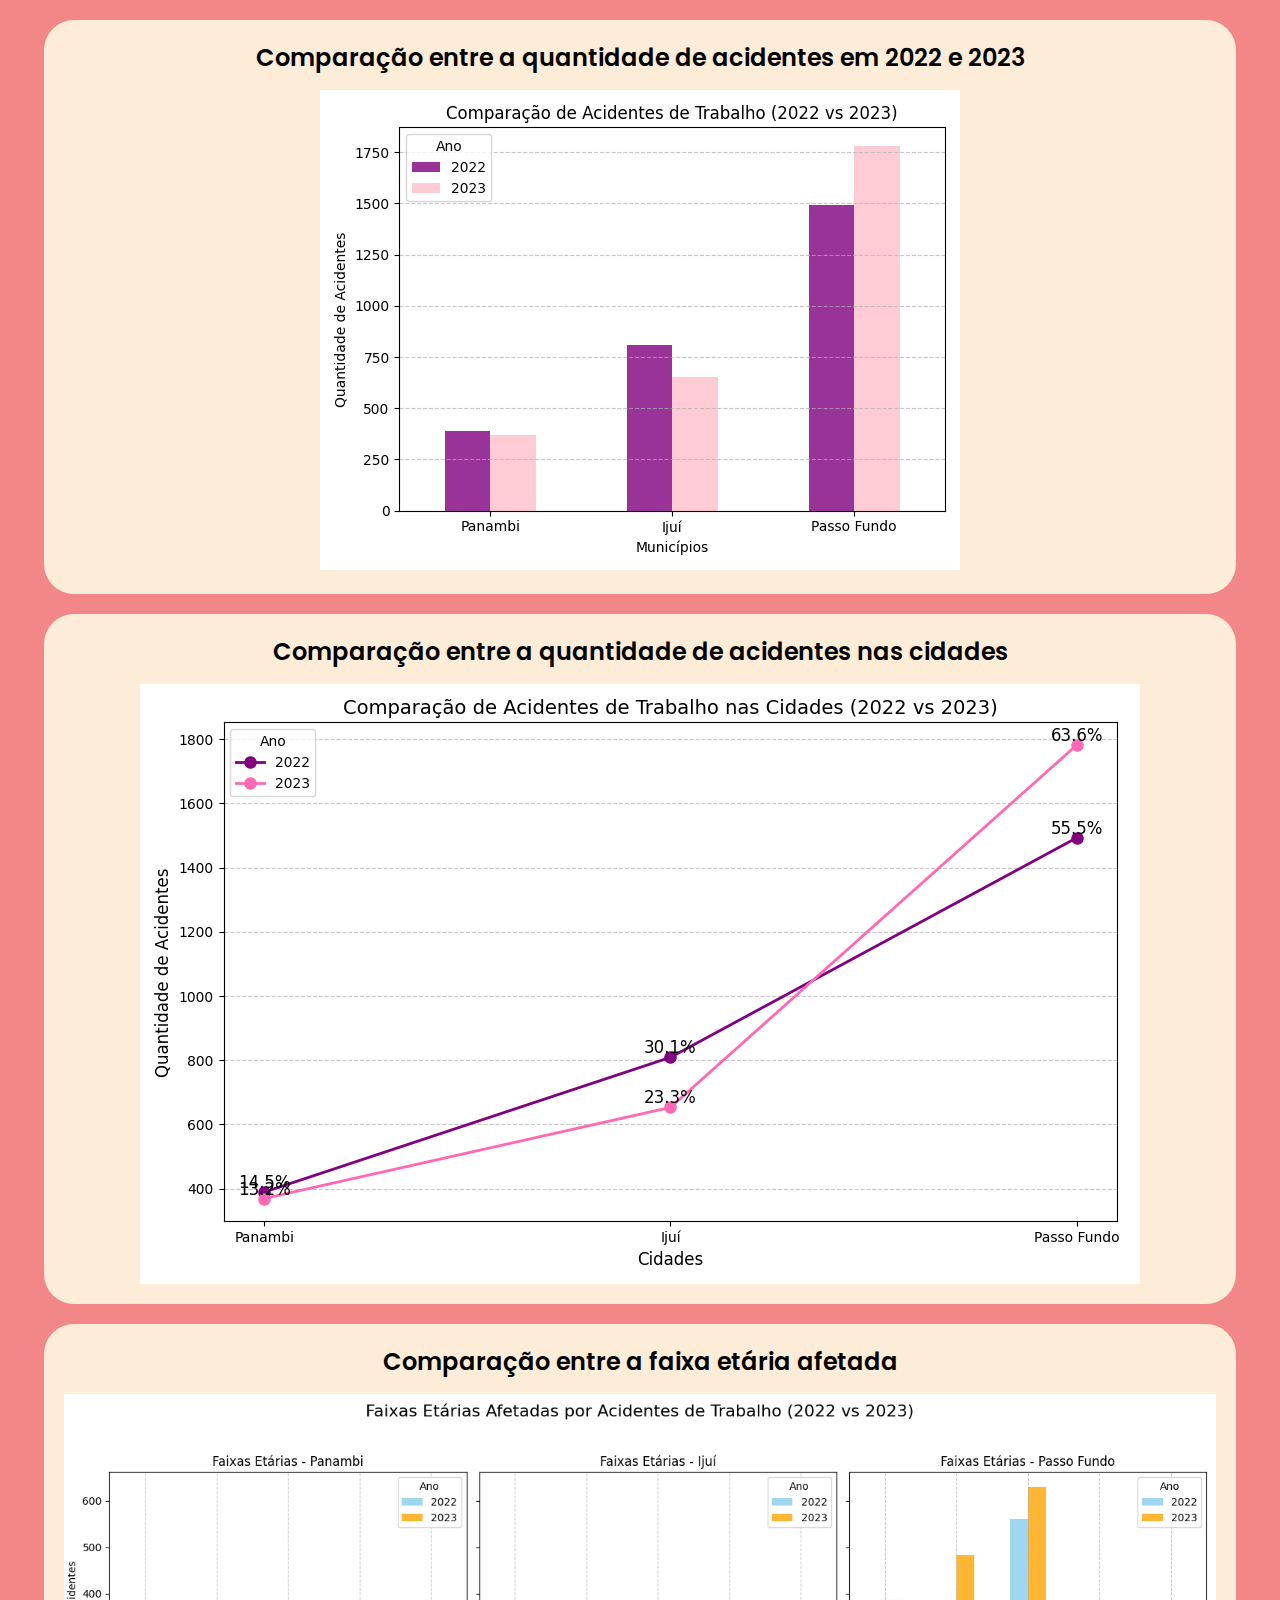
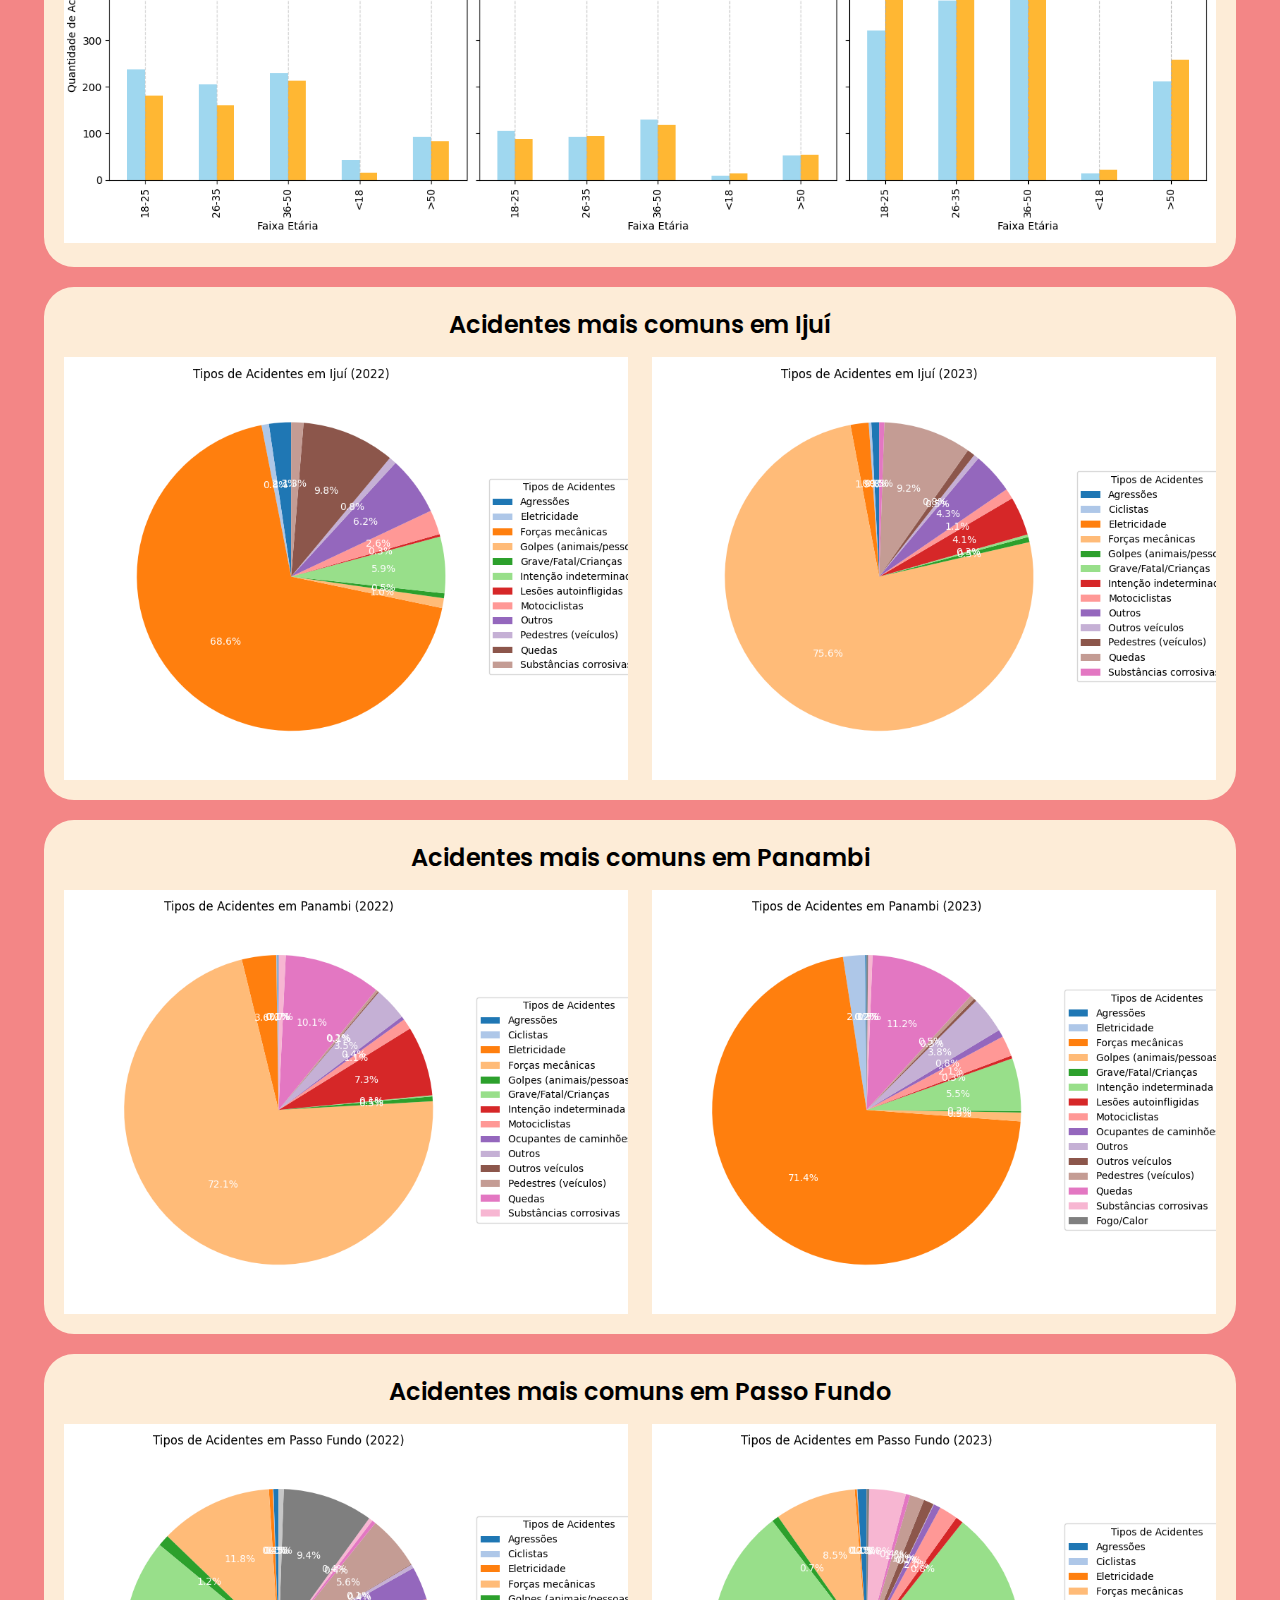
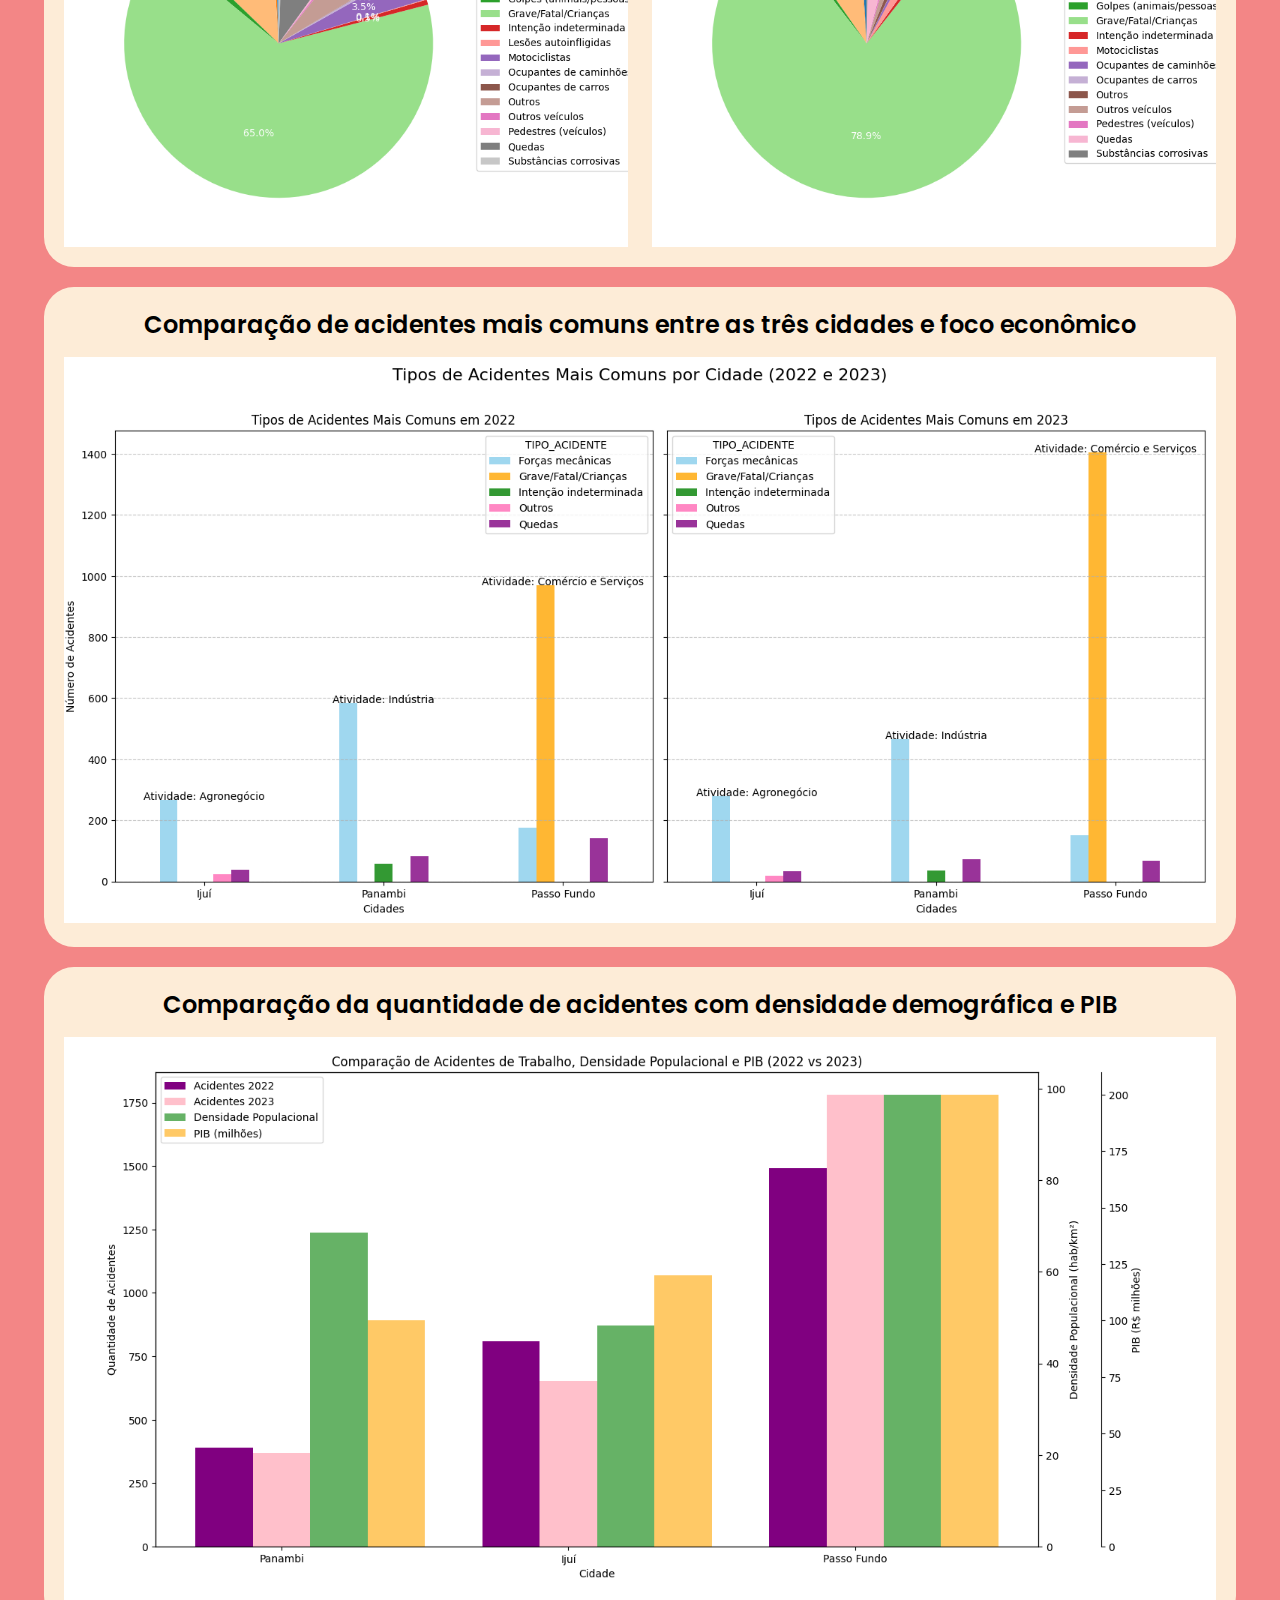
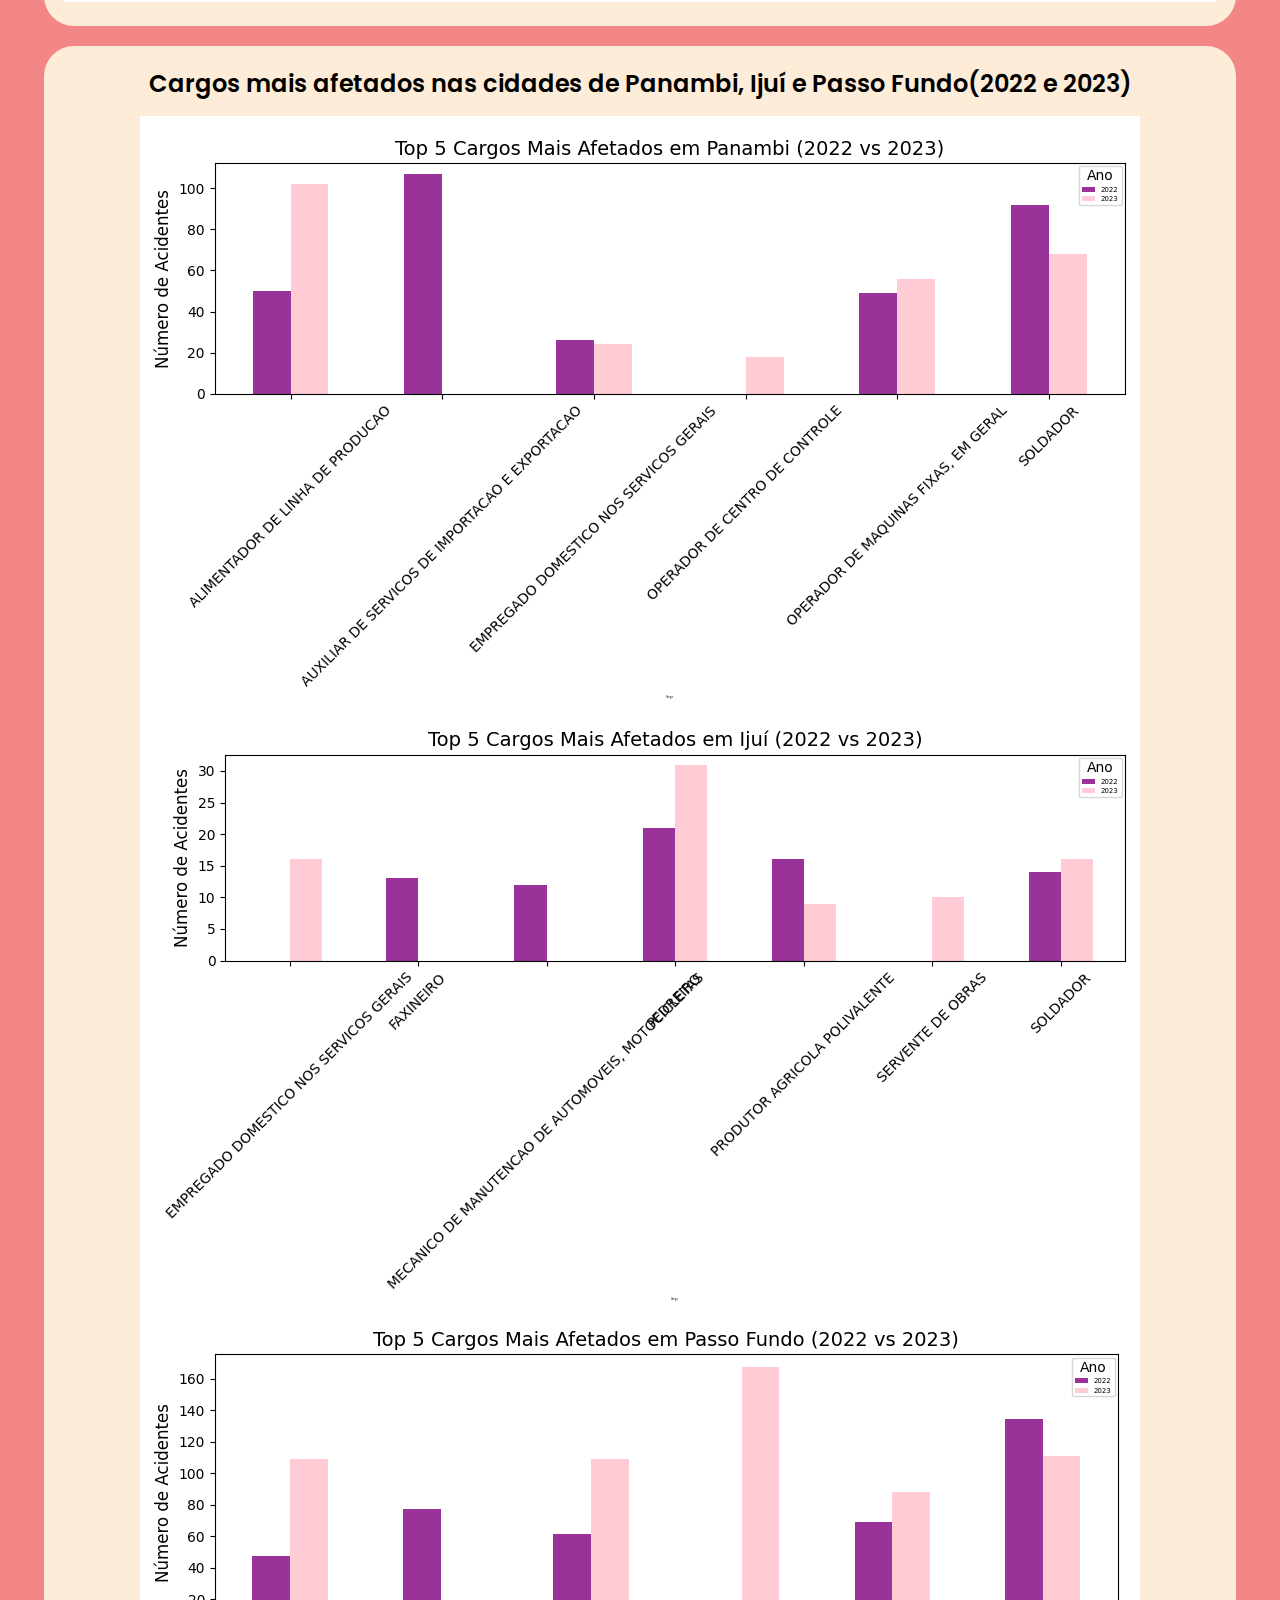
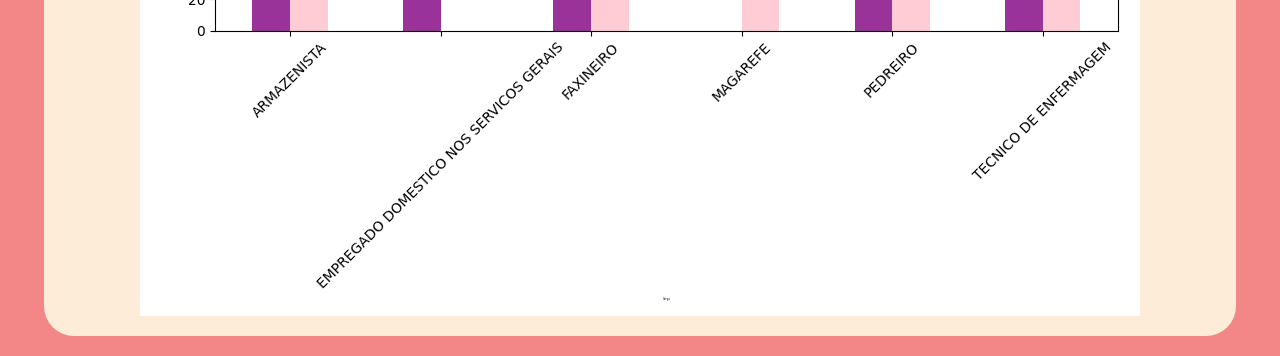
==== display/display/index.html @ 806b7db7 "atualizações" ====
<!DOCTYPE html>
<html lang="en">
<head>
    <meta charset="UTF-8">
    <meta name="viewport" content="width=device-width, initial-scale=1.0">
    <link rel="stylesheet" href="./styles.css">
    <link rel="preconnect" href="https://fonts.googleapis.com">
    <link rel="preconnect" href="https://fonts.gstatic.com" crossorigin>
    <link href="https://fonts.googleapis.com/css2?family=Poppins:ital,wght@0,100;0,200;0,300;0,400;0,500;0,600;0,700;0,800;0,900;1,100;1,200;1,300;1,400;1,500;1,600;1,700;1,800;1,900&display=swap" rel="stylesheet">
    <title>Análise DataSUS</title>
</head>
<body>
    <div class="content">
        <div class="container">
            <span>Comparação entre a quantidade de acidentes em 2022 e 2023</span>
            <div class="qtd_ac">
                <img src="./assets/qtd_ac.png"/>
            </div>
        </div>
        <div class="container">
            <span>Comparação entre a quantidade de acidentes nas cidades</span>
            <div class="qtd_ac_comp">
                <img src="./assets/comp_qtd_acid.png"/>
            </div>
        </div>
        <div class="container">
            <span>Comparação entre a faixa etária afetada</span>
            <div class="faixa_etaria">
                <img src="./assets/faixa_etaria.png"/>
            </div>
        </div>
        <div class="container">
            <span>Acidentes mais comuns em Ijuí</span>
            <div class="acid_comuns">
                <img src="./assets/graficos_acidentes_Ijuí_2022.png"/>
                <img src="./assets/graficos_acidentes_Ijuí_2023.png"/>
            </div>
        </div>
        <div class="container">
            <span>Acidentes mais comuns em Panambi</span>
            <div class="acid_comuns">
                <img src="./assets/graficos_acidentes_Panambi_2022.png"/>
                <img src="./assets/graficos_acidentes_Panambi_2023.png"/>
            </div>
        </div>
        <div class="container">
            <span>Acidentes mais comuns em Passo Fundo</span>
            <div class="acid_comuns">
                <img src="./assets/graficos_acidentes_Passo Fundo_2022.png"/>
                <img src="./assets/graficos_acidentes_Passo Fundo_2023.png"/>
            </div>
        </div>
        <div class="container">
            <span>Comparação de acidentes mais comuns entre as três cidades e foco econômico</span>
            <div class="tipos_acid">
                <img src="./assets/tipos_acid_comuns.png"/>
            </div>
        </div>
        <div class="container">
            <span>Comparação da quantidade de acidentes com densidade demográfica e PIB</span>
            <div class="faixa_etaria">
                <img src="./assets/comp_den_acid_pib.png"/>
            </div>
        </div>
        <div class="container">
            <span>Cargos mais afetados nas cidades de Panambi, Ijuí e Passo Fundo(2022 e 2023)</span>
            <div class="cargos_afetado">
                <img src="./assets/cargos_afetados_panambi.png"/>
                <img src="./assets/cargos_afetados_ijui.png"/>
                <img src="./assets/cargos_afetados_passofundo.png"/>
            </div>
        </div>
    </div>
</body>
</html>
---- display/display/styles.css ----
body {
    padding: 0;
    margin: 20px 0;
    display: flex;
    flex-direction: column;
    align-items: center;
    background-color: #f38686;
}

.content {
    display: flex;
    flex-direction: column;
    align-items: center;
    gap: 20px;
}

.container {
    display: flex;
    flex-direction: column;
    align-items: center;
    width: 90%;
    background-color: #fdecd7;
    border-radius: 30px;
    padding: 20px;
    gap: 15px;
}

.container span {
    color: #000;
    font-size: 24px;
    font-weight: 600;
    font-family: 'Poppins', sans-serif;
}

.comparar_qtd {
    display: flex;
    flex-direction: row;
    align-items: center;
    gap: 10px;
}

.qtd_ac img {
    width: 100%;
}

.qtd_ac_comp {
    display: flex;
    flex-direction: row;
    justify-content: space-around;
}

.qtd_ac_comp img {
    width: 100%;
}

.faixa_etaria img {
    width: 100%;
}

.acid_comuns {
    display: flex;
    flex-direction: row;
    align-items: center;
    justify-content: space-between;
}

.acid_comuns img {
    width: 49%;
}

.tipos_acid img {
    width: 100%;
}
.cargos_afetado{
    display: flex;
    flex-direction: column;
    align-items: center;
    justify-content: space-between;
}
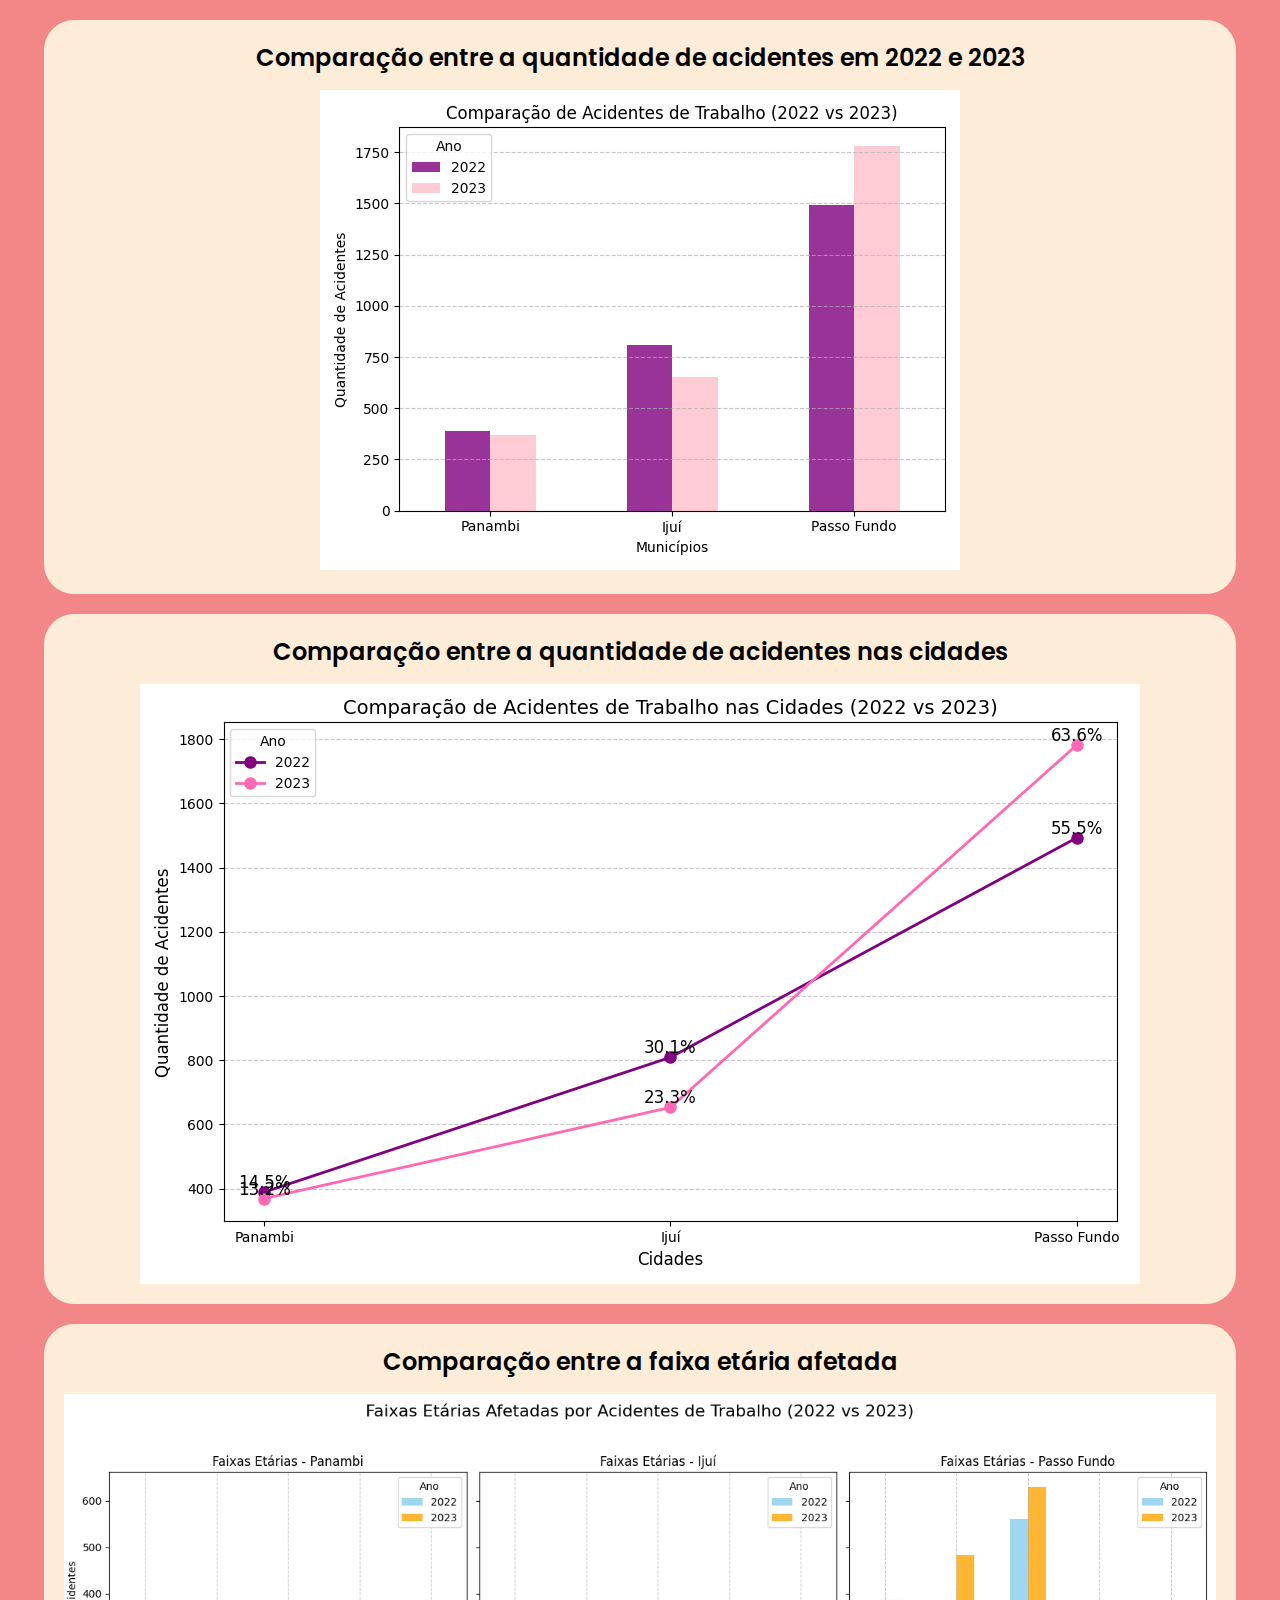
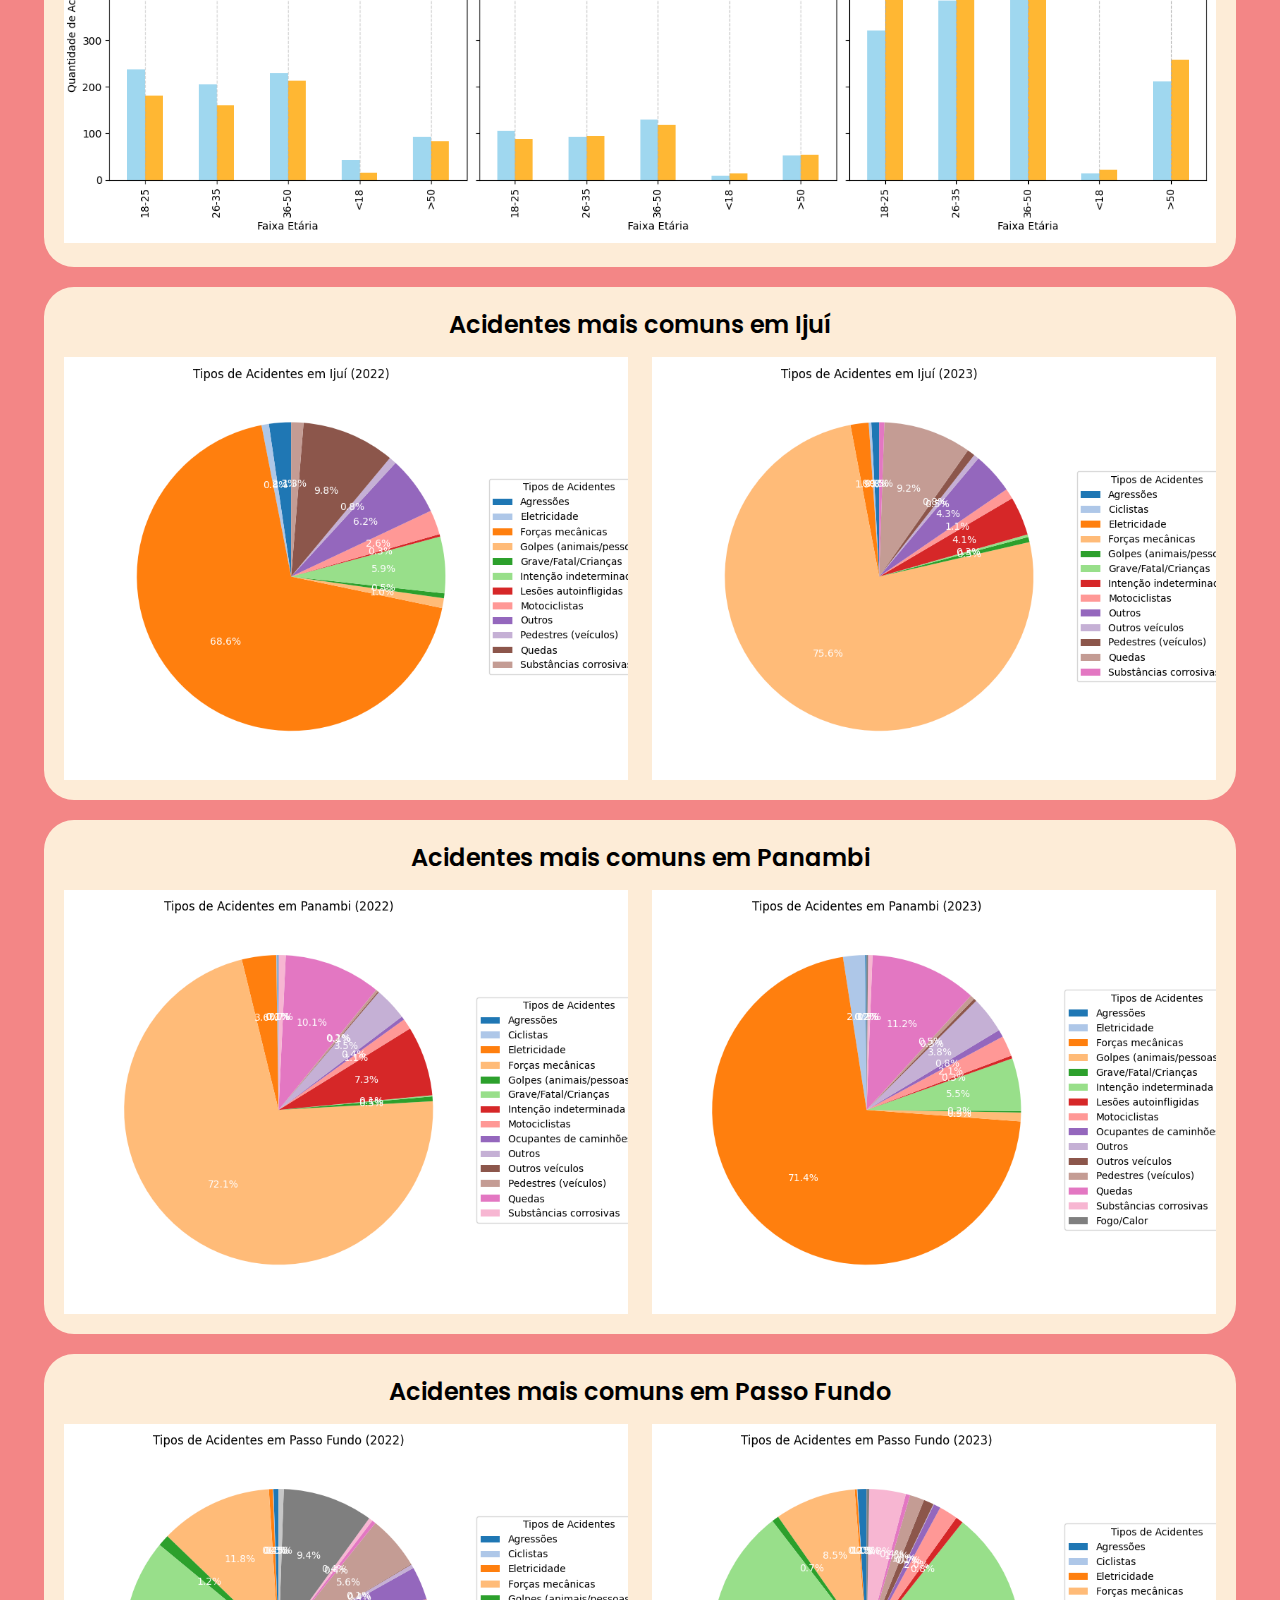
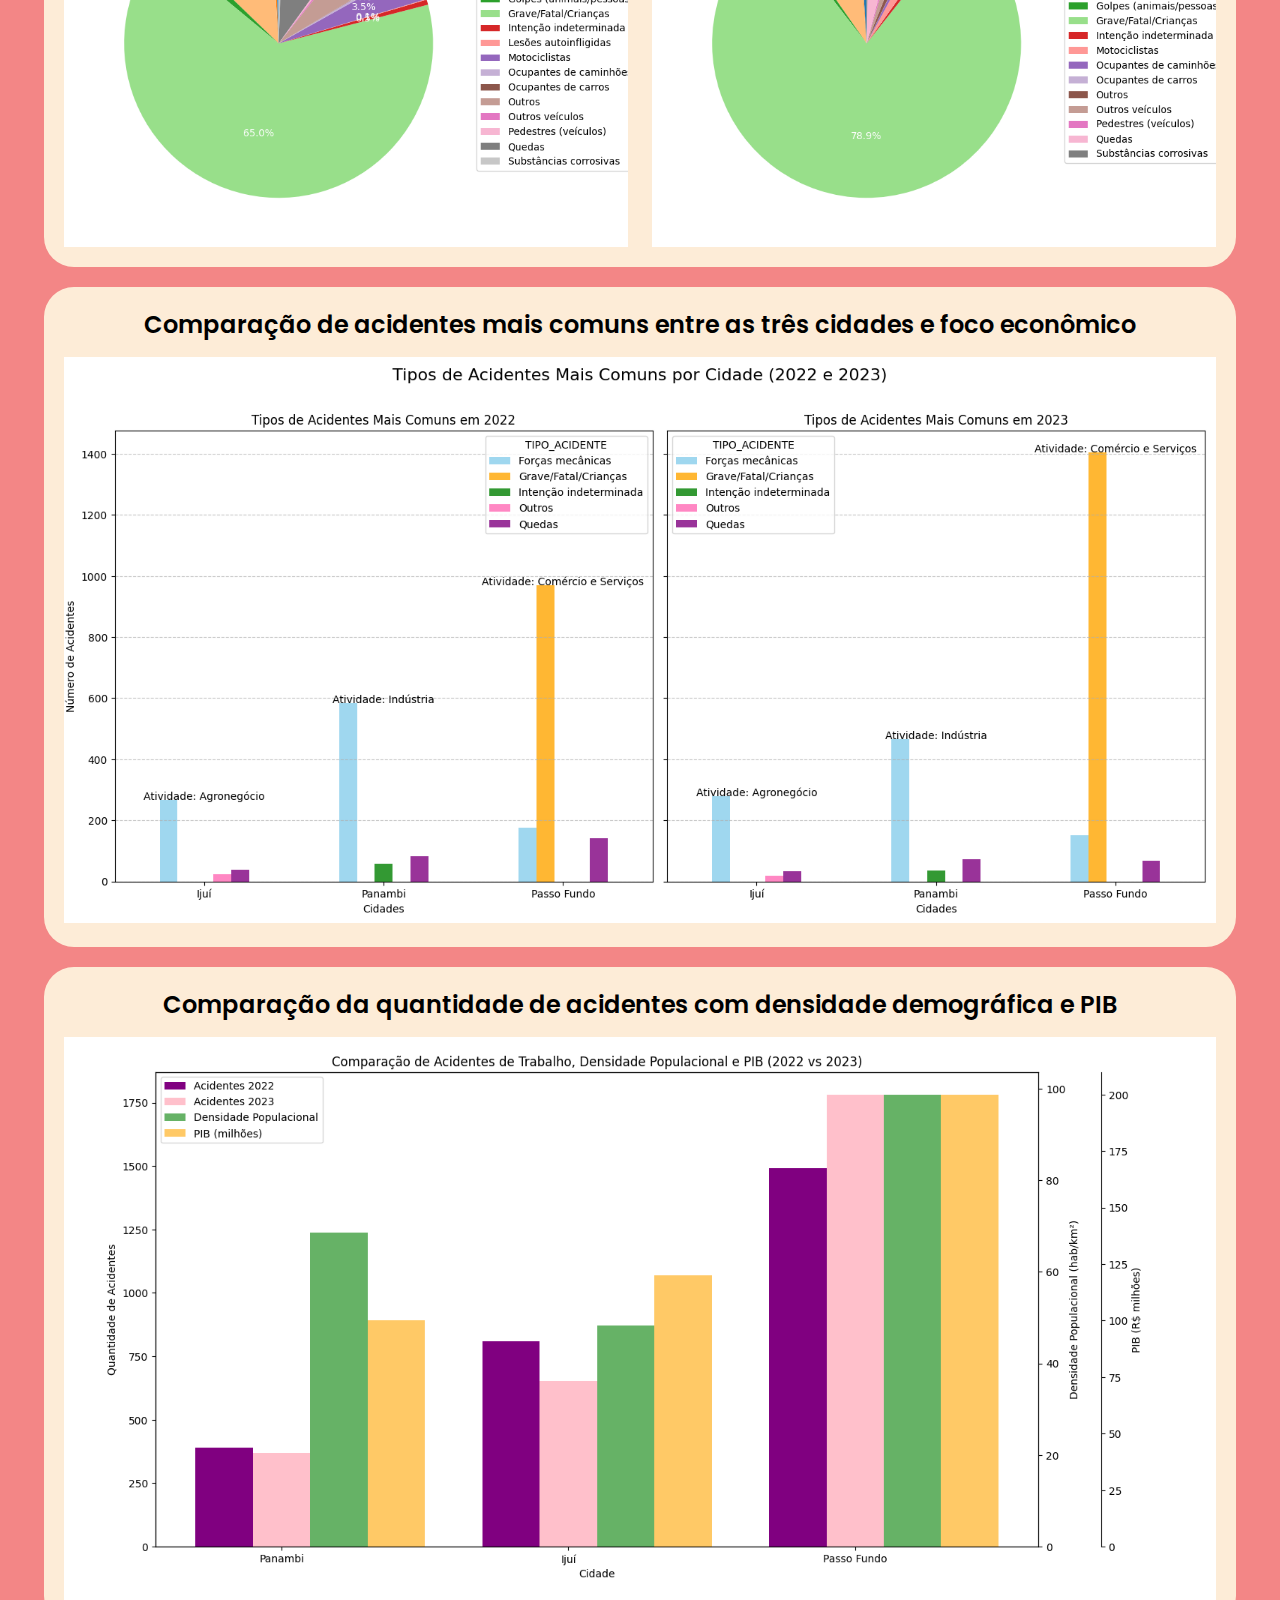
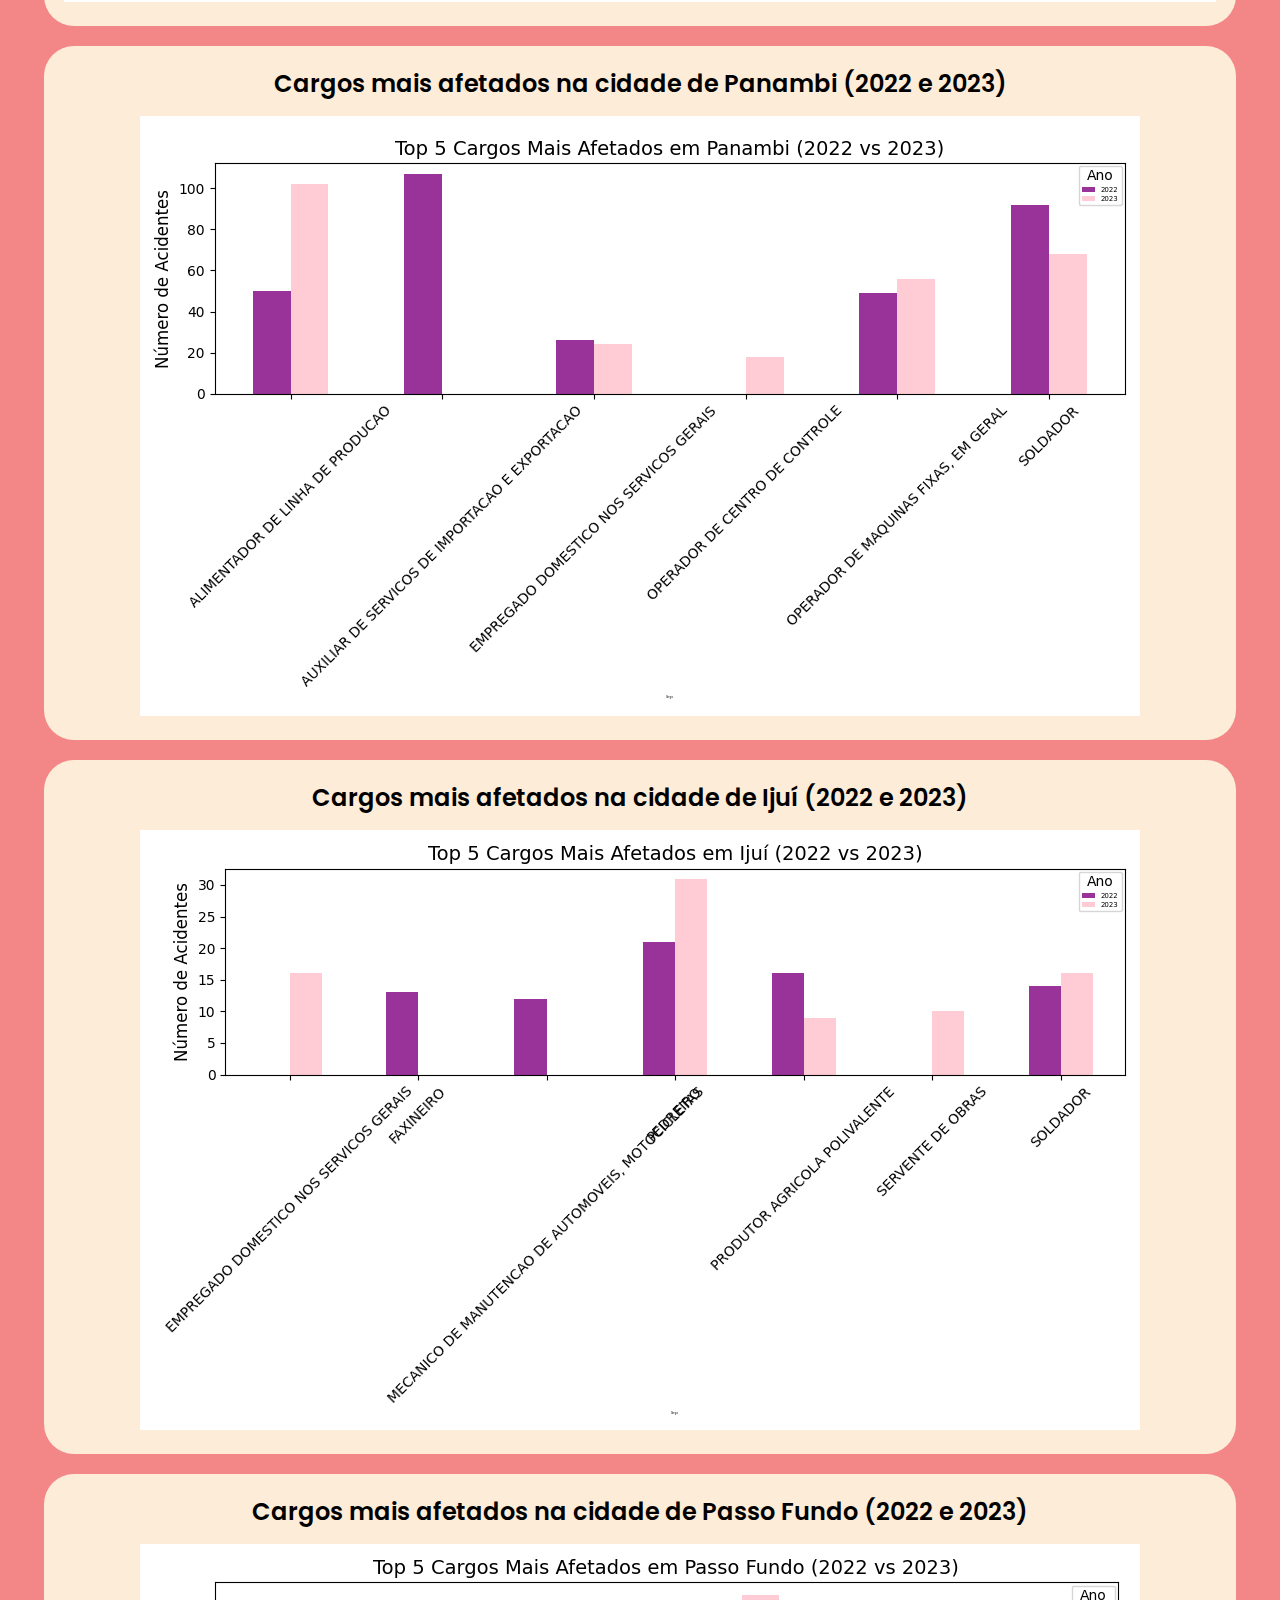
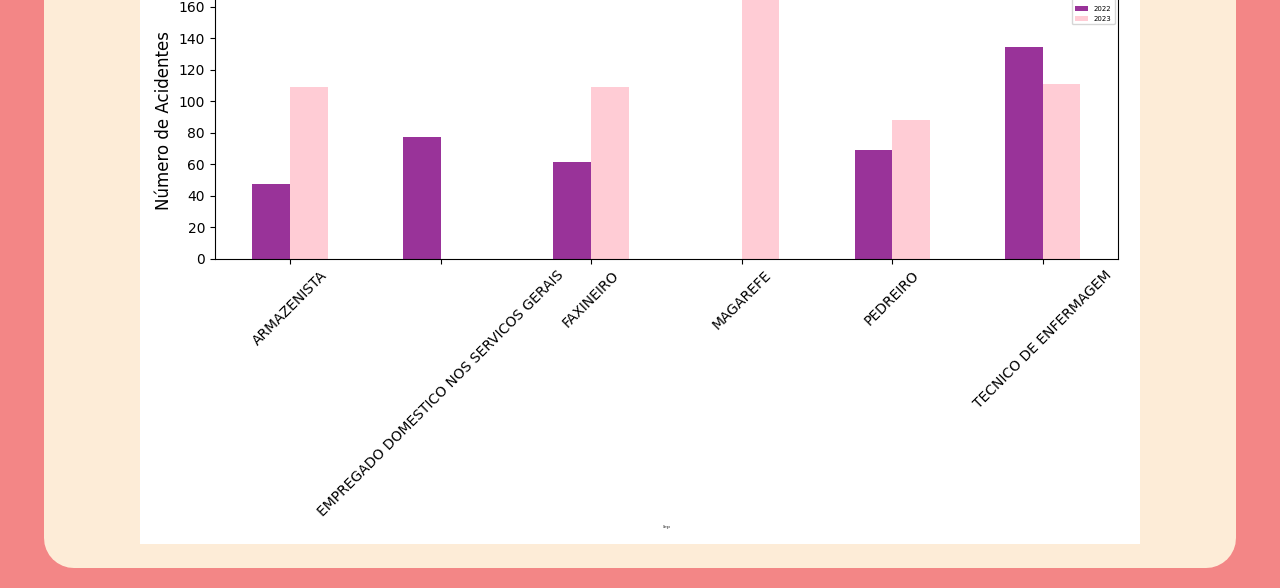
==== commit bb0ac68f: "ajuste no display" ====
--- a/display/display/index.html
+++ b/display/display/index.html
@@ -63,10 +63,20 @@
             </div>
         </div>
         <div class="container">
-            <span>Cargos mais afetados nas cidades de Panambi, Ijuí e Passo Fundo(2022 e 2023)</span>
-            <div class="cargos_afetado">
+            <span>Cargos mais afetados na cidade de Panambi (2022 e 2023)</span>
+            <div class="faixa_etaria">
                 <img src="./assets/cargos_afetados_panambi.png"/>
+            </div>
+        </div>
+        <div class="container">
+            <span>Cargos mais afetados na cidade de Ijuí (2022 e 2023)</span>
+            <div class="faixa_etaria">
                 <img src="./assets/cargos_afetados_ijui.png"/>
+            </div>
+        </div>
+        <div class="container">
+            <span>Cargos mais afetados na cidade de Passo Fundo (2022 e 2023)</span>
+            <div class="faixa_etaria">
                 <img src="./assets/cargos_afetados_passofundo.png"/>
             </div>
         </div>
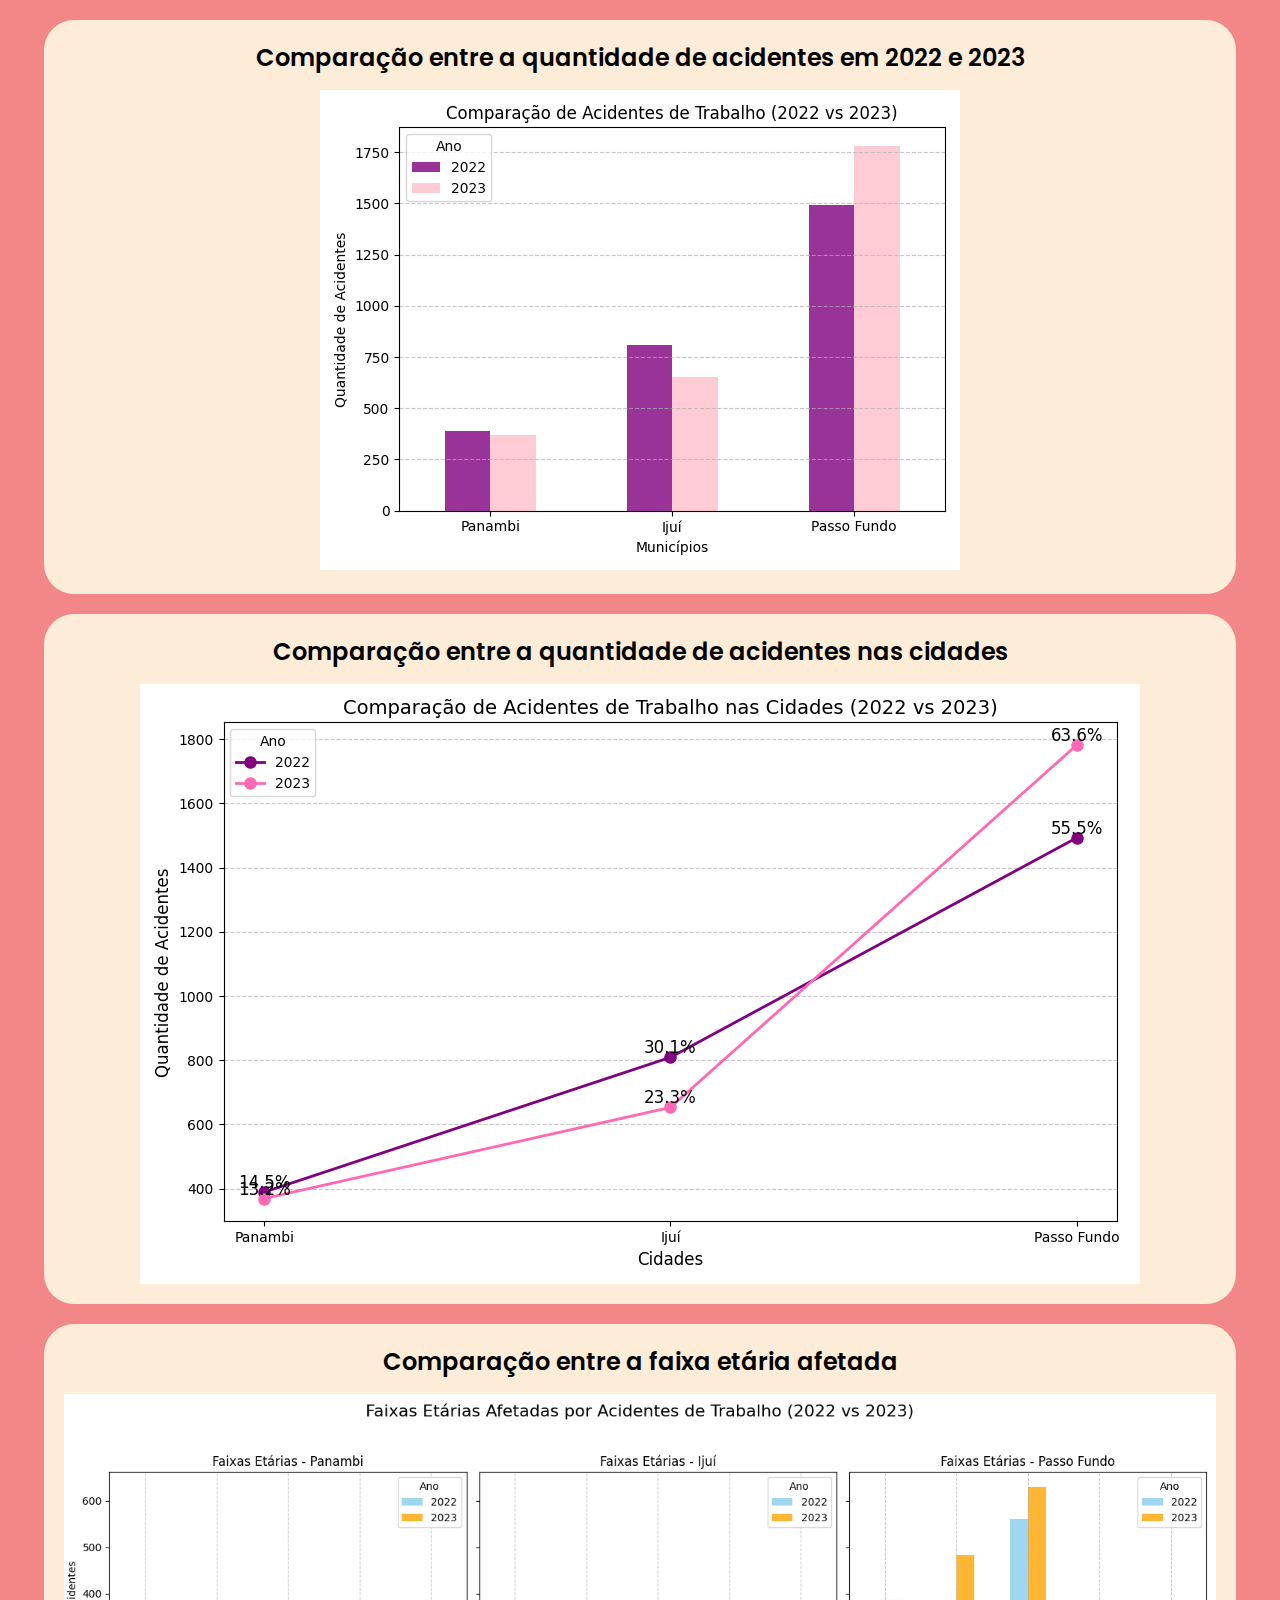
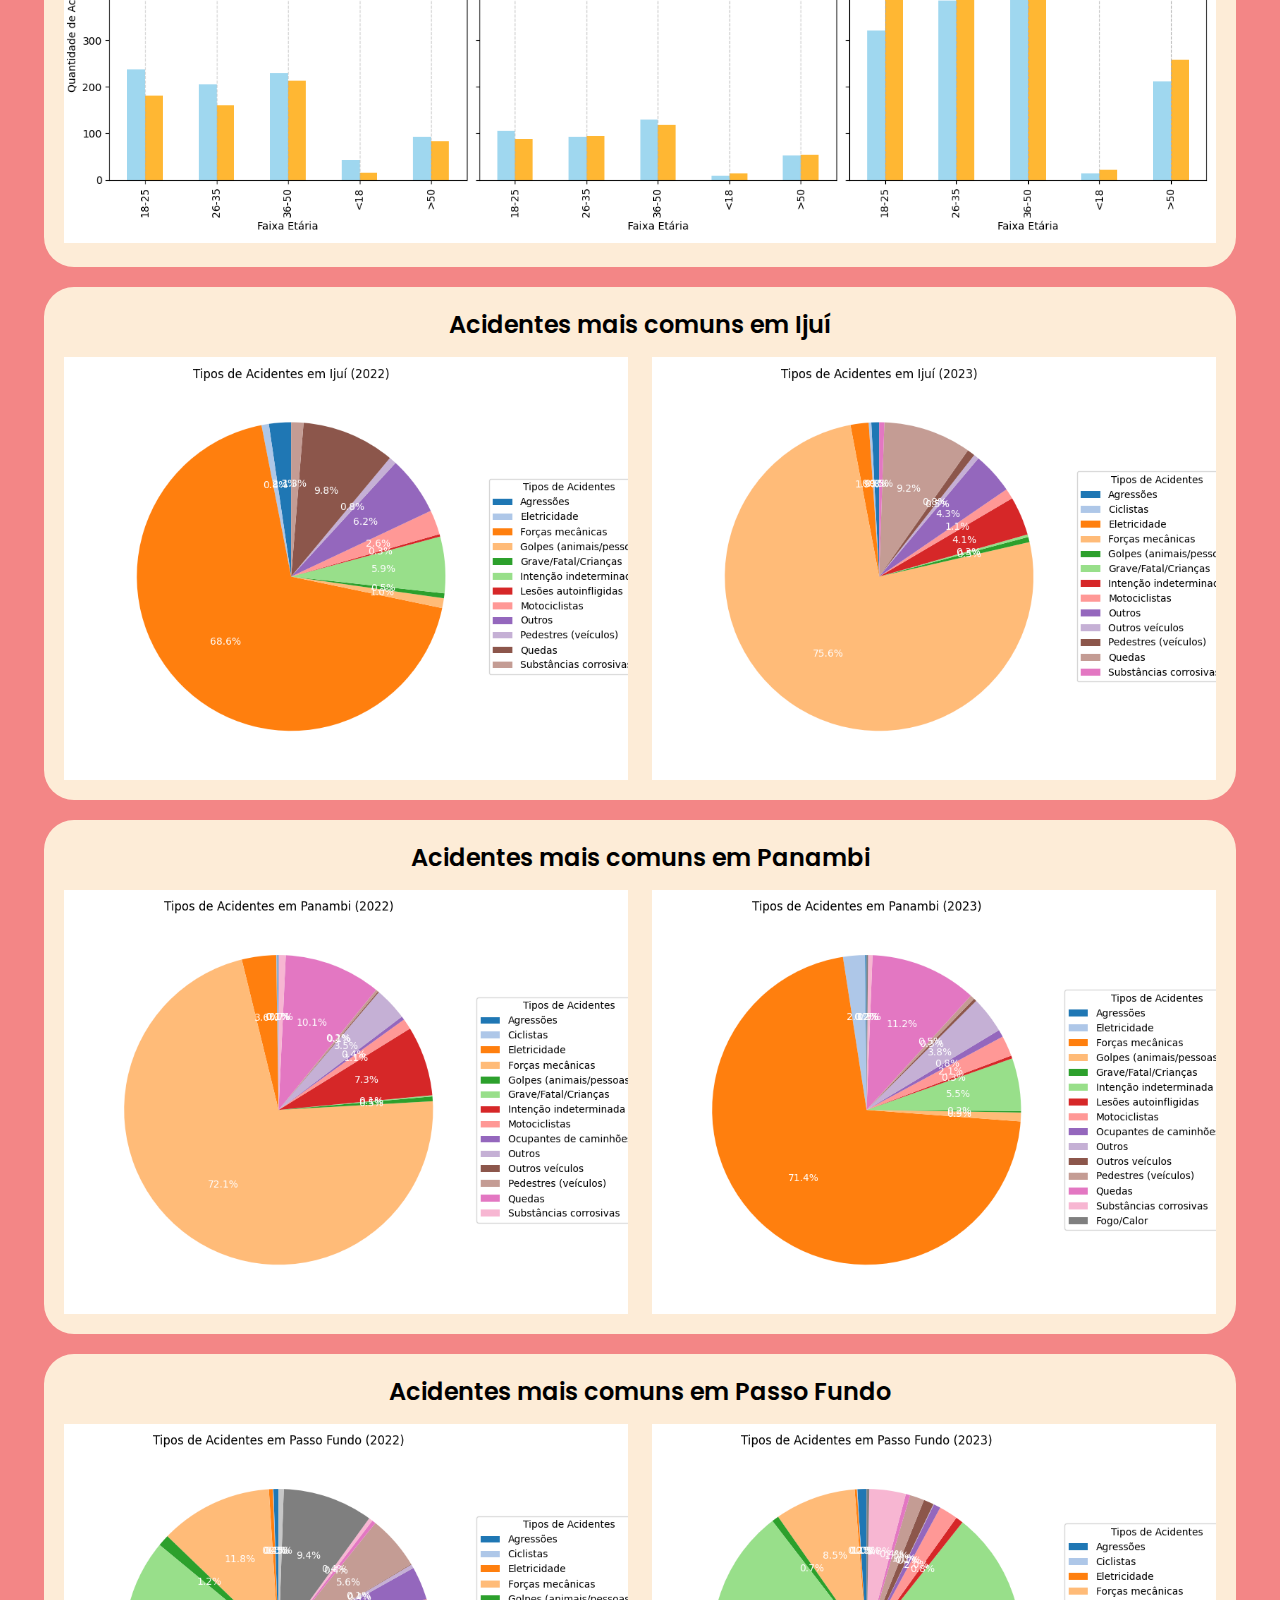
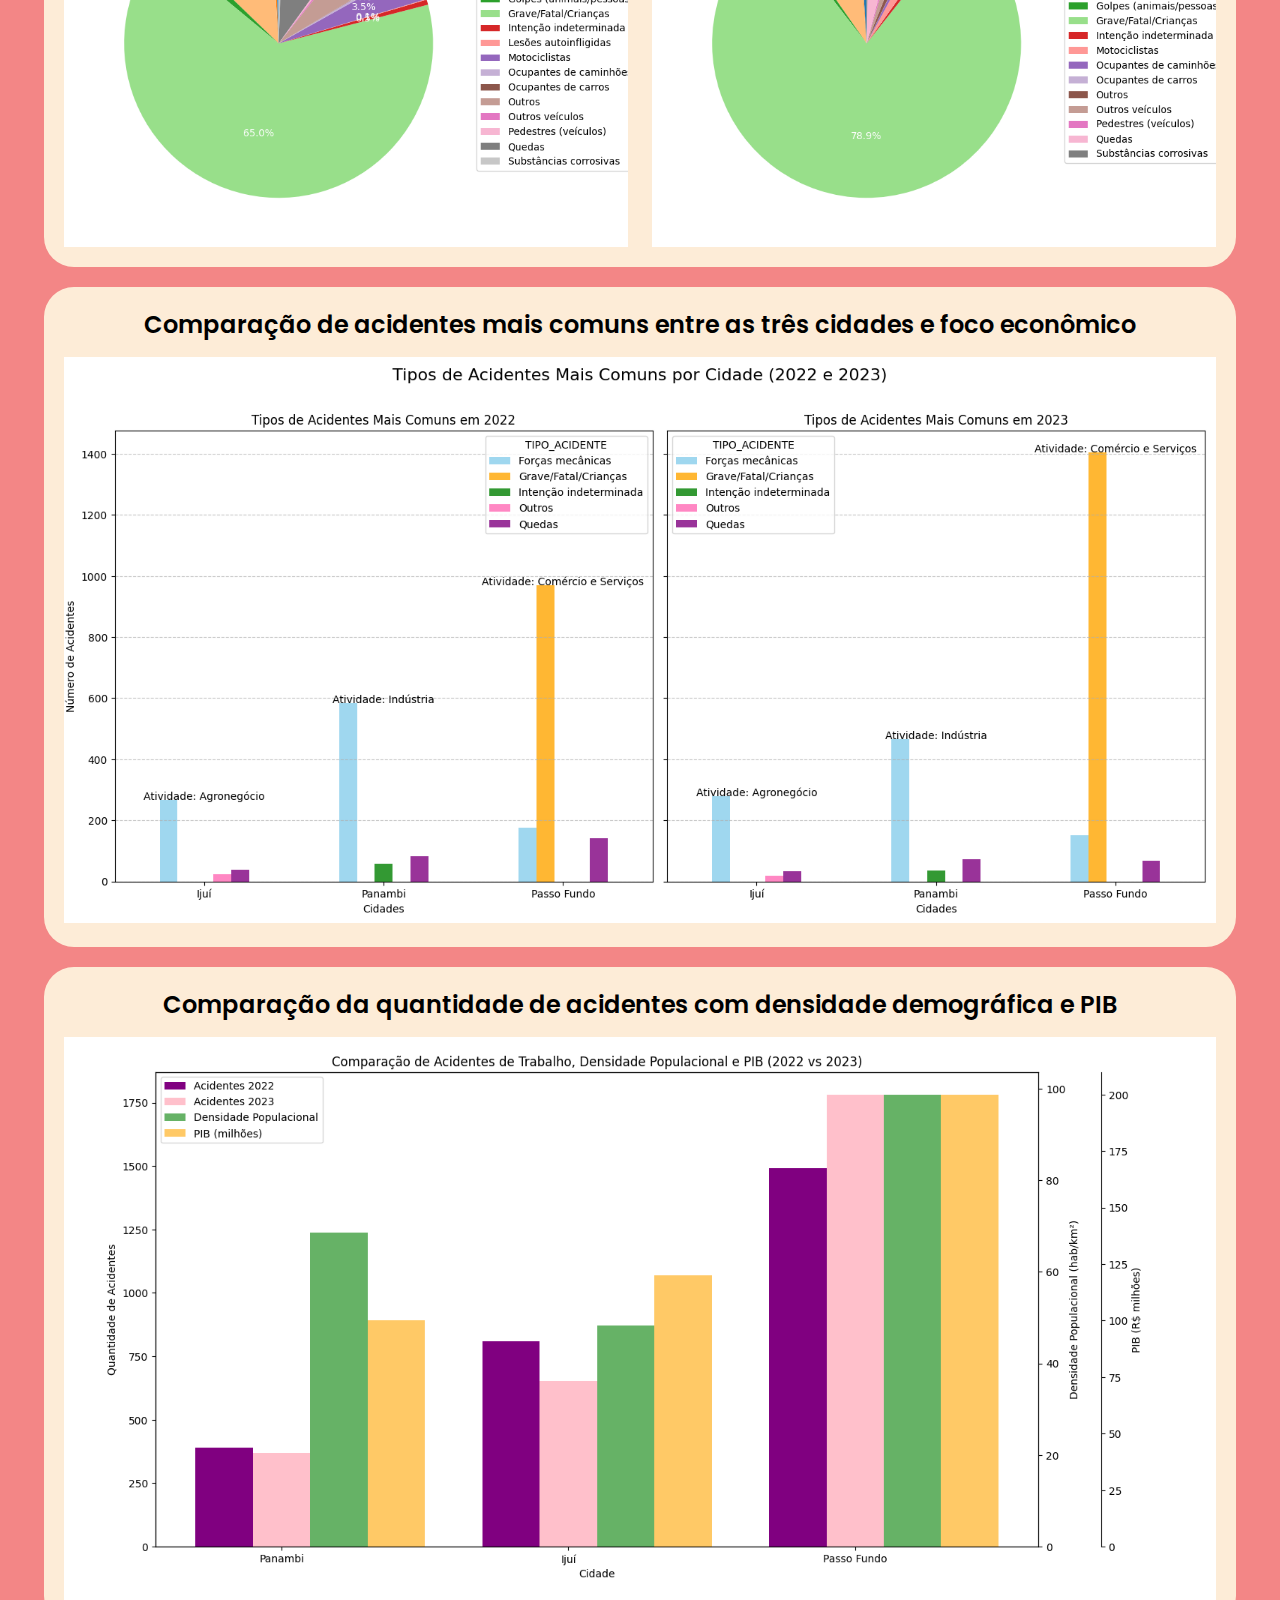
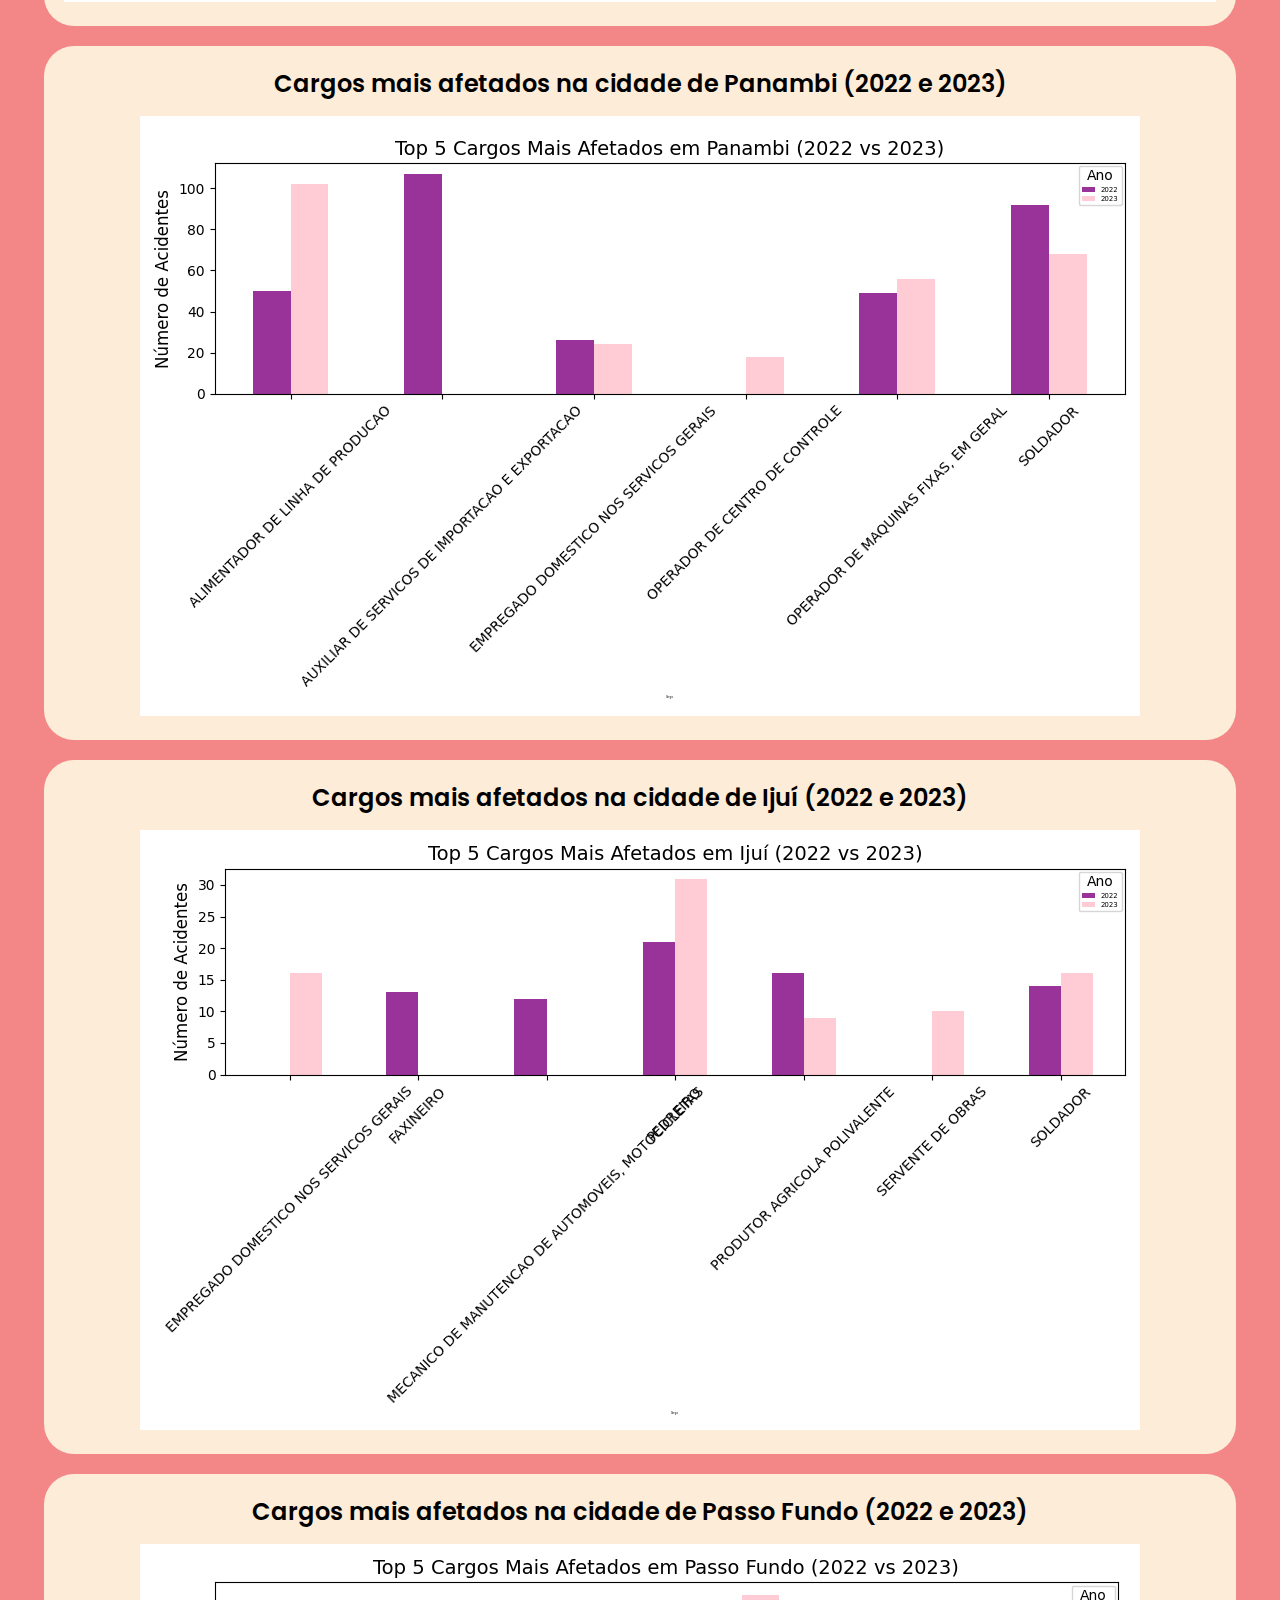
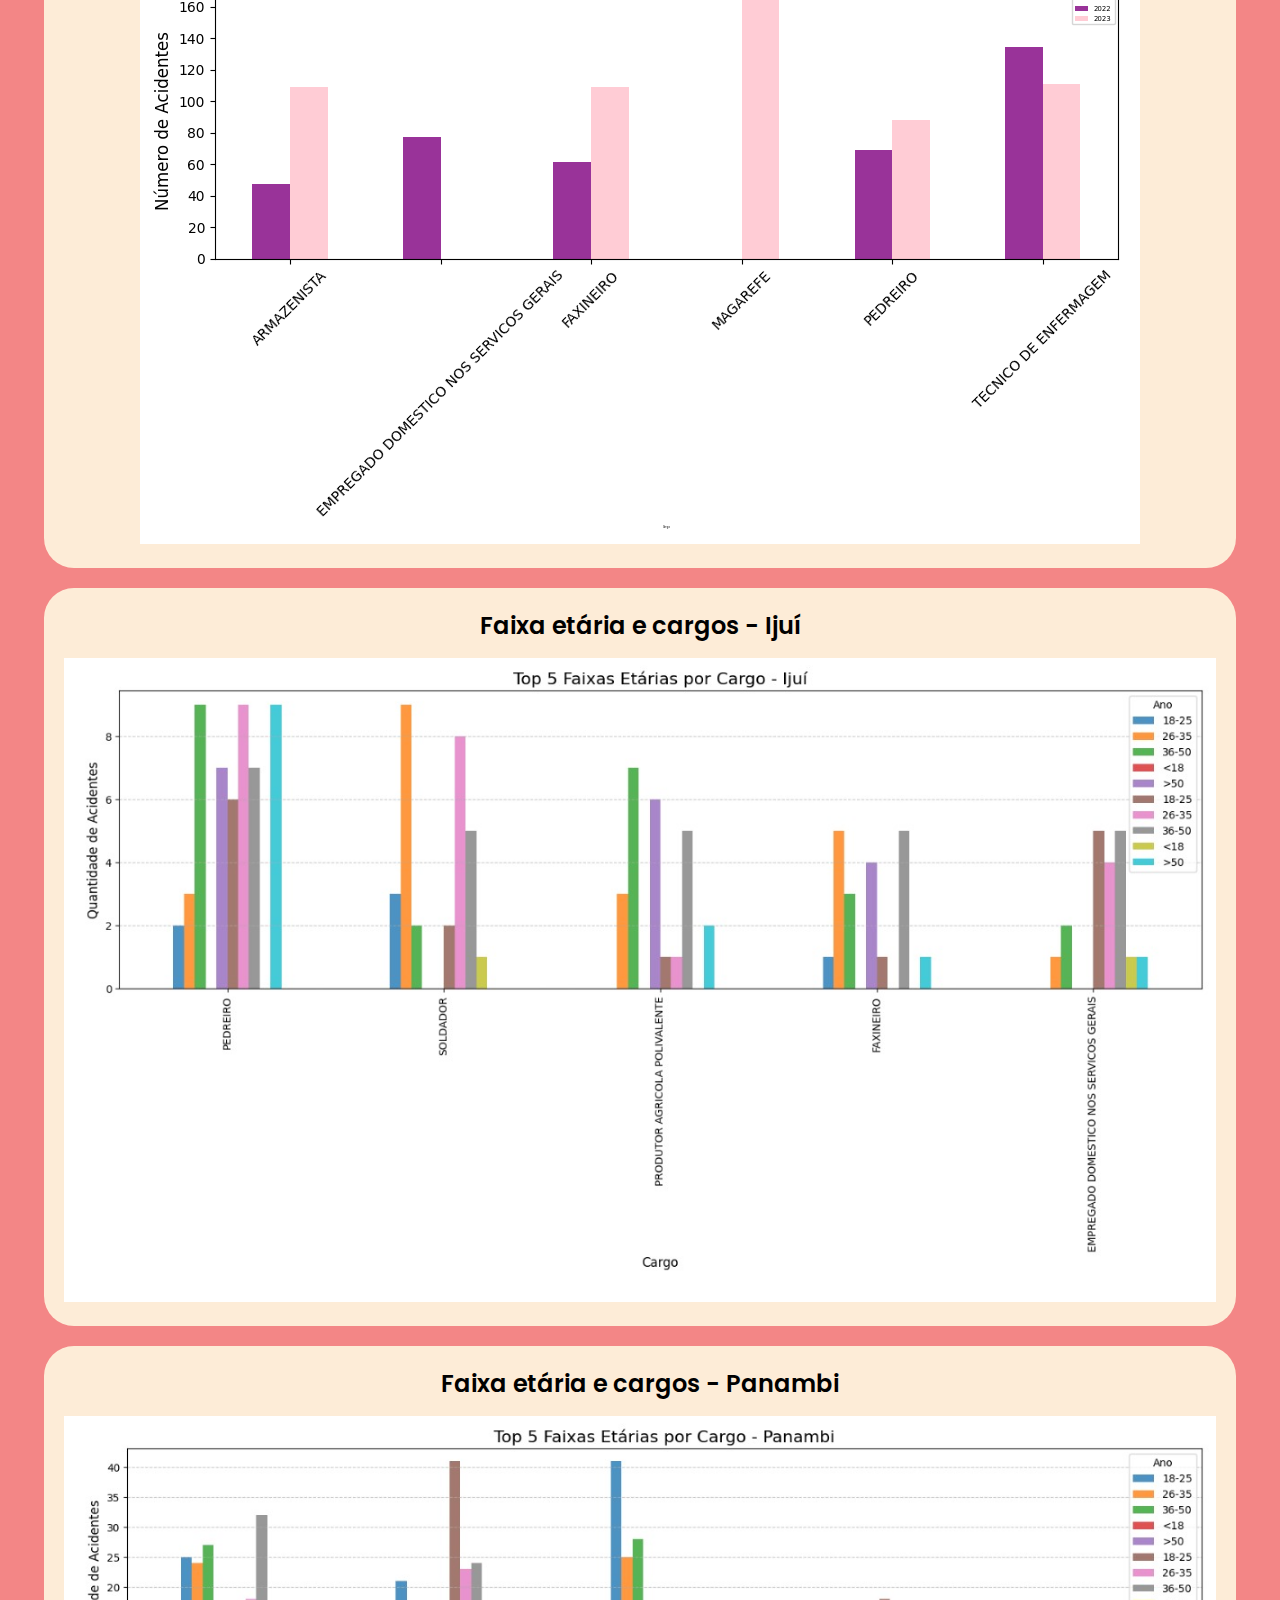
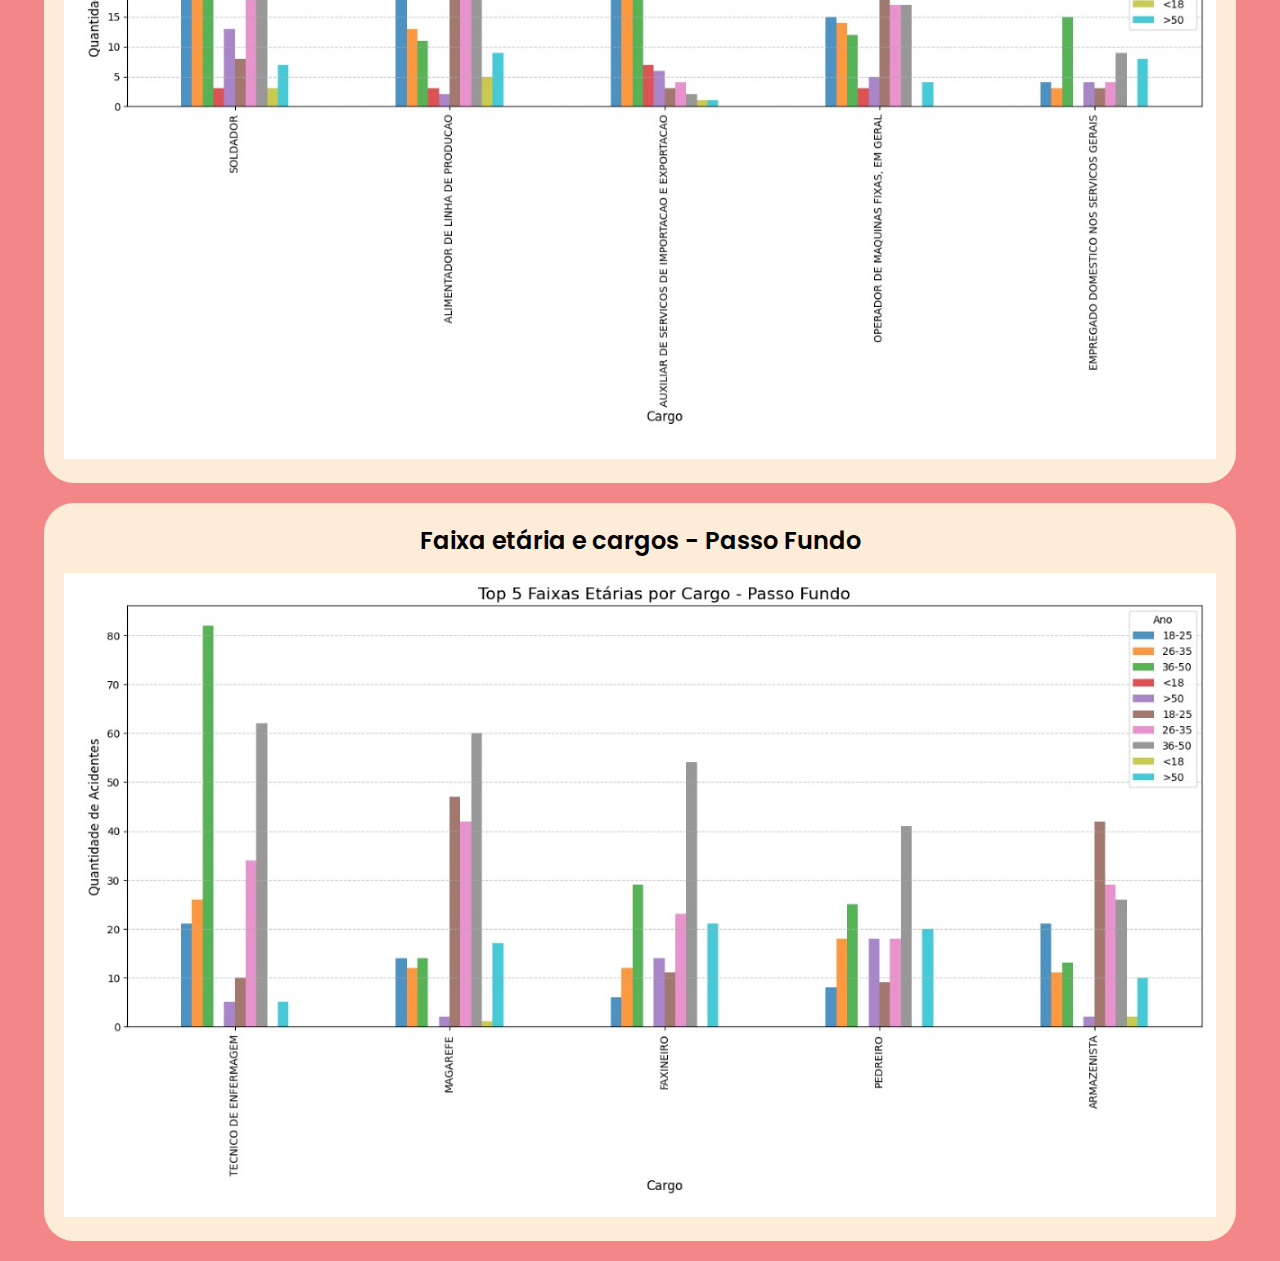
==== commit 2837e648: "inclusão de gráficos" ====
--- a/display/display/index.html
+++ b/display/display/index.html
@@ -80,6 +80,24 @@
                 <img src="./assets/cargos_afetados_passofundo.png"/>
             </div>
         </div>
+        <div class="container">
+            <span>Faixa etária e cargos - Ijuí</span>
+            <div class="faixa_etaria">
+                <img src="./assets/faixa_etária_cargo_ijui.jfif"/>
+            </div>
+        </div>
+        <div class="container">
+            <span>Faixa etária e cargos - Panambi</span>
+            <div class="faixa_etaria">
+                <img src="./assets/faixa_etaria_cargp_panambi.jfif"/>
+            </div>
+        </div>
+        <div class="container">
+            <span>Faixa etária e cargos - Passo Fundo</span>
+            <div class="faixa_etaria">
+                <img src="./assets/faixa_etaria_cargo_passofundo.jfif"/>
+            </div>
+        </div>
     </div>
 </body>
 </html>